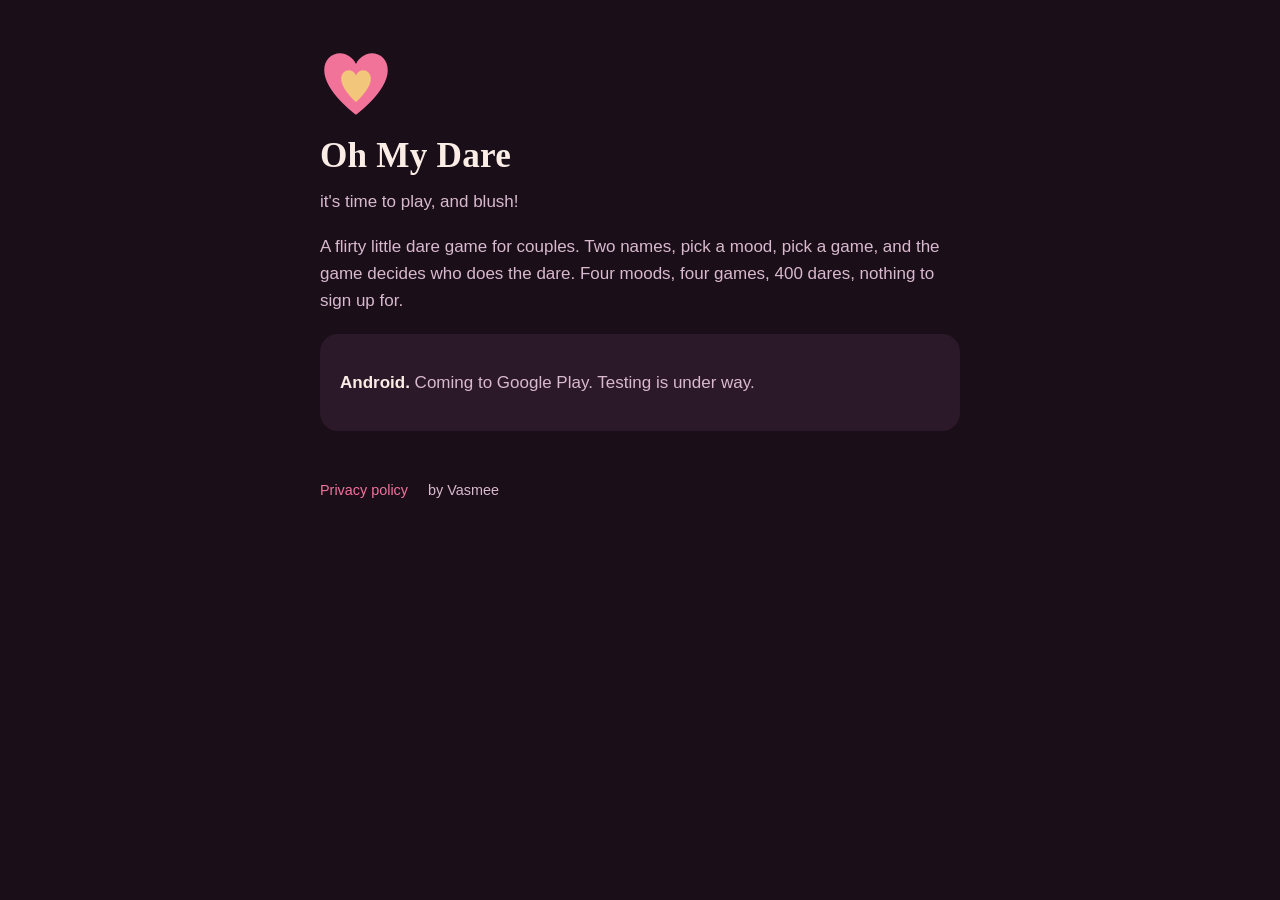
==== ohmydare/index.html @ e2be9905 "Landing page, shared styles, Oh My Dare privacy policy" ====
<!doctype html>
<html lang="en">
<head>
<meta charset="utf-8">
<meta name="viewport" content="width=device-width, initial-scale=1">
<title>Oh My Dare</title>
<meta name="description" content="Oh My Dare: a flirty little dare game for couples. Two names, pick a mood, pick a game, and the game picks who does the dare.">
<link rel="icon" href="heart.svg" type="image/svg+xml">
<link rel="stylesheet" href="../style.css">
</head>
<body>
<main>
  <img class="mark" src="heart.svg" alt="">
  <h1>Oh My Dare</h1>
  <p class="tag">it's time to play, and blush!</p>
  <p>A flirty little dare game for couples. Two names, pick a mood, pick a game, and the game decides who does the dare. Four moods, four games, 400 dares, nothing to sign up for.</p>
  <div class="card">
    <p><strong>Android.</strong> Coming to Google Play. Testing is under way.</p>
  </div>
  <footer>
    <a href="privacy.html">Privacy policy</a>
    <span>by Vasmee</span>
  </footer>
</main>
</body>
</html>
---- style.css ----
:root { --plum:#1A0E19; --surface:#2B1829; --rose:#F2739A; --gold:#F3C77B; --cream:#FBEDE6; --muted:#D8B9CD; }
* { box-sizing: border-box; }
body { margin:0; background:var(--plum); color:var(--cream); font: 17px/1.6 -apple-system, "Segoe UI", Roboto, Helvetica, Arial, sans-serif; }
main { max-width: 680px; margin: 0 auto; padding: 48px 20px 64px; }
h1, h2 { font-family: Georgia, "Times New Roman", serif; font-weight: 600; letter-spacing: 0.2px; }
h1 { font-size: 2.2rem; margin: 8px 0 4px; }
h2 { font-size: 1.3rem; margin: 32px 0 8px; color: var(--gold); }
p, li { color: var(--muted); }
strong { color: var(--cream); font-weight: 600; }
a { color: var(--rose); text-decoration: none; }
a:hover { text-decoration: underline; }
.mark { width: 72px; height: 72px; display:block; margin-bottom: 8px; }
.tag { color: var(--muted); margin-top: 0; }
.card { background: var(--surface); border-radius: 18px; padding: 18px 20px; margin: 20px 0; }
.btn { display:inline-block; background: var(--rose); color: #2A0B18; font-weight: 600; padding: 14px 22px; border-radius: 16px; margin-top: 8px; }
.btn:hover { text-decoration: none; opacity: .92; }
footer { margin-top: 48px; color: var(--muted); font-size: .9rem; }
footer a { margin-right: 16px; }

/* Landing page tiles */
.tiles { display: grid; grid-template-columns: repeat(auto-fill, minmax(240px, 1fr)); gap: 14px; margin-top: 24px; }
.tile { display:block; background: var(--surface); border-radius: 18px; padding: 18px 20px; color: var(--cream); }
.tile:hover { text-decoration: none; outline: 1.5px solid var(--rose); }
.tile h3 { margin: 0 0 6px; font-size: 1.1rem; }
.tile p { margin: 0; font-size: .95rem; }
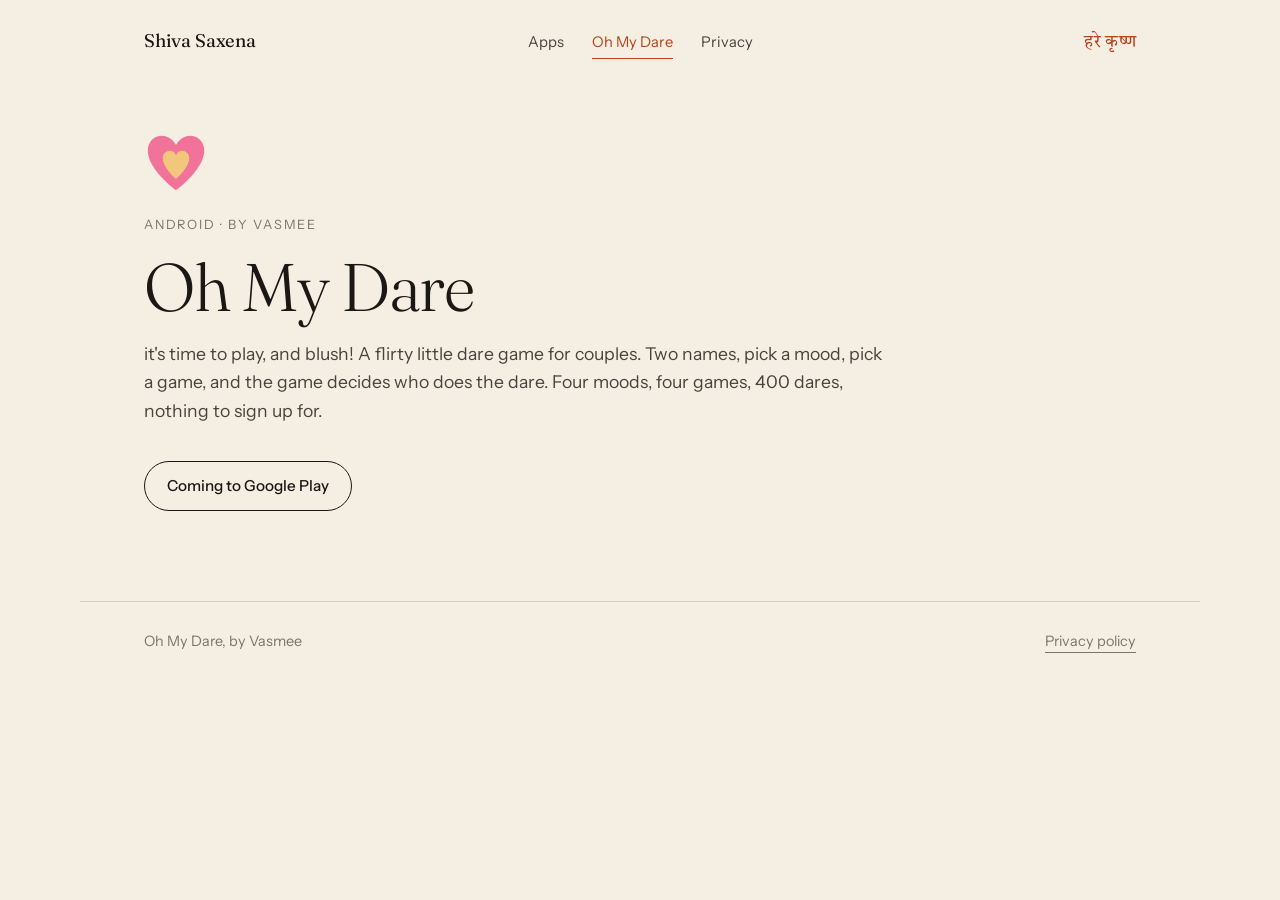
==== commit 9473bae9: "Inherit the shivasaxena.com theme: palette, Fraunces and Instrument Sans, header, rules" ====
--- a/ohmydare/index.html
+++ b/ohmydare/index.html
@@ -1,26 +1,39 @@
-<!doctype html>
+<!DOCTYPE html>
 <html lang="en">
 <head>
-<meta charset="utf-8">
-<meta name="viewport" content="width=device-width, initial-scale=1">
-<title>Oh My Dare</title>
-<meta name="description" content="Oh My Dare: a flirty little dare game for couples. Two names, pick a mood, pick a game, and the game picks who does the dare.">
-<link rel="icon" href="heart.svg" type="image/svg+xml">
-<link rel="stylesheet" href="../style.css">
+  <meta charset="utf-8">
+  <meta name="viewport" content="width=device-width, initial-scale=1">
+  <title>Oh My Dare</title>
+  <meta name="description" content="Oh My Dare: a flirty little dare game for couples. Two names, pick a mood, pick a game, and the game picks who does the dare.">
+  <link rel="canonical" href="https://www.shivasaxena.com/apps/ohmydare/">
+  <link rel="icon" href="./heart.svg" type="image/svg+xml">
+  <link rel="preconnect" href="https://fonts.googleapis.com">
+  <link rel="preconnect" href="https://fonts.gstatic.com" crossorigin>
+  <link href="https://fonts.googleapis.com/css2?family=Fraunces:ital,opsz,wght@0,9..144,300..700;1,9..144,300..700&family=Instrument+Sans:ital,wght@0,400;0,500;0,600;1,400&family=Tiro+Devanagari+Hindi&display=swap" rel="stylesheet">
+  <link rel="stylesheet" href="../style.css">
 </head>
 <body>
-<main>
-  <img class="mark" src="heart.svg" alt="">
-  <h1>Oh My Dare</h1>
-  <p class="tag">it's time to play, and blush!</p>
-  <p>A flirty little dare game for couples. Two names, pick a mood, pick a game, and the game decides who does the dare. Four moods, four games, 400 dares, nothing to sign up for.</p>
-  <div class="card">
-    <p><strong>Android.</strong> Coming to Google Play. Testing is under way.</p>
-  </div>
-  <footer>
-    <a href="privacy.html">Privacy policy</a>
-    <span>by Vasmee</span>
+  <header class="site-header">
+    <a class="wordmark" href="https://www.shivasaxena.com/">Shiva Saxena</a>
+    <nav class="site-nav" aria-label="Sections">
+      <a href="../">Apps</a>
+      <a href="./" aria-current="true">Oh My Dare</a>
+      <a href="./privacy.html">Privacy</a>
+    </nav>
+    <span class="mantra" lang="hi" aria-label="Hare Krishna">हरे कृष्ण</span>
+  </header>
+
+  <main class="page">
+    <img class="mark" src="./heart.svg" alt="">
+    <p class="eyebrow">Android · by Vasmee</p>
+    <h1>Oh My Dare</h1>
+    <p class="lede">it's time to play, and blush! A flirty little dare game for couples. Two names, pick a mood, pick a game, and the game decides who does the dare. Four moods, four games, 400 dares, nothing to sign up for.</p>
+    <p><span class="button">Coming to Google Play</span></p>
+  </main>
+
+  <footer class="site-footer">
+    <span>Oh My Dare, by Vasmee</span>
+    <a href="./privacy.html">Privacy policy</a>
   </footer>
-</main>
 </body>
 </html>
--- a/style.css
+++ b/style.css
@@ -1,25 +1,168 @@
-:root { --plum:#1A0E19; --surface:#2B1829; --rose:#F2739A; --gold:#F3C77B; --cream:#FBEDE6; --muted:#D8B9CD; }
+/* Apps by Shiva Saxena. Inherits the palette, type and rules of shivasaxena.com. */
+
+:root {
+  --paper: #f4eee3;
+  --paper-2: #ebe3d4;
+  --ink: #1b1714;
+  --ink-2: #4a423c;
+  --muted: #7d736a;
+  --rule: rgba(27, 23, 20, 0.14);
+  --accent: #b6431d;
+  --accent-ink: #8f3315;
+
+  --serif: "Fraunces", "Iowan Old Style", Georgia, serif;
+  --sans: "Instrument Sans", "Helvetica Neue", Arial, sans-serif;
+  --devanagari: "Tiro Devanagari Hindi", serif;
+
+  --measure: 62ch;
+  --max: 1120px;
+  --gutter: clamp(20px, 5vw, 64px);
+  --ease: cubic-bezier(0.22, 1, 0.36, 1);
+}
+
+@media (prefers-color-scheme: dark) {
+  :root:not([data-theme="light"]) {
+    --paper: #151311;
+    --paper-2: #1d1a17;
+    --ink: #ece4d6;
+    --ink-2: #c9bfae;
+    --muted: #8f8577;
+    --rule: rgba(236, 228, 214, 0.14);
+    --accent: #e0673d;
+    --accent-ink: #f08a63;
+  }
+}
+:root[data-theme="dark"] {
+  --paper: #151311;
+  --paper-2: #1d1a17;
+  --ink: #ece4d6;
+  --ink-2: #c9bfae;
+  --muted: #8f8577;
+  --rule: rgba(236, 228, 214, 0.14);
+  --accent: #e0673d;
+  --accent-ink: #f08a63;
+}
+
 * { box-sizing: border-box; }
-body { margin:0; background:var(--plum); color:var(--cream); font: 17px/1.6 -apple-system, "Segoe UI", Roboto, Helvetica, Arial, sans-serif; }
-main { max-width: 680px; margin: 0 auto; padding: 48px 20px 64px; }
-h1, h2 { font-family: Georgia, "Times New Roman", serif; font-weight: 600; letter-spacing: 0.2px; }
-h1 { font-size: 2.2rem; margin: 8px 0 4px; }
-h2 { font-size: 1.3rem; margin: 32px 0 8px; color: var(--gold); }
-p, li { color: var(--muted); }
-strong { color: var(--cream); font-weight: 600; }
-a { color: var(--rose); text-decoration: none; }
-a:hover { text-decoration: underline; }
-.mark { width: 72px; height: 72px; display:block; margin-bottom: 8px; }
-.tag { color: var(--muted); margin-top: 0; }
-.card { background: var(--surface); border-radius: 18px; padding: 18px 20px; margin: 20px 0; }
-.btn { display:inline-block; background: var(--rose); color: #2A0B18; font-weight: 600; padding: 14px 22px; border-radius: 16px; margin-top: 8px; }
-.btn:hover { text-decoration: none; opacity: .92; }
-footer { margin-top: 48px; color: var(--muted); font-size: .9rem; }
-footer a { margin-right: 16px; }
+html { -webkit-text-size-adjust: 100%; }
+body {
+  margin: 0;
+  background: var(--paper);
+  color: var(--ink);
+  font-family: var(--sans);
+  font-size: 1.0625rem;
+  line-height: 1.6;
+  -webkit-font-smoothing: antialiased;
+}
+a { color: inherit; text-decoration: none; }
+a:focus-visible { outline: 2px solid var(--accent); outline-offset: 3px; border-radius: 2px; }
+h1, h2, h3 { font-family: var(--serif); font-weight: 400; margin: 0; letter-spacing: -0.01em; }
+p { margin: 0; }
+ul { margin: 0; padding: 0; }
 
-/* Landing page tiles */
-.tiles { display: grid; grid-template-columns: repeat(auto-fill, minmax(240px, 1fr)); gap: 14px; margin-top: 24px; }
-.tile { display:block; background: var(--surface); border-radius: 18px; padding: 18px 20px; color: var(--cream); }
-.tile:hover { text-decoration: none; outline: 1.5px solid var(--rose); }
-.tile h3 { margin: 0 0 6px; font-size: 1.1rem; }
-.tile p { margin: 0; font-size: .95rem; }
+/* Underline that draws in from the left, as on the main site */
+.text-link, .prose a, .site-footer a {
+  background-image: linear-gradient(currentColor, currentColor);
+  background-repeat: no-repeat;
+  background-size: 100% 1px;
+  background-position: 0 100%;
+  transition: background-size 0.4s var(--ease), color 0.2s;
+}
+.text-link:hover, .prose a:hover, .site-footer a:hover {
+  color: var(--accent);
+  background-size: 0% 1px;
+  background-position: 100% 100%;
+}
+
+/* Header */
+.site-header {
+  max-width: var(--max);
+  margin: 0 auto;
+  padding: 26px var(--gutter) 0;
+  display: grid;
+  grid-template-columns: 1fr auto 1fr;
+  align-items: baseline;
+  gap: 20px;
+}
+.wordmark { font-family: var(--serif); font-size: 1.15rem; letter-spacing: -0.01em; }
+.site-nav { display: flex; gap: clamp(14px, 2.5vw, 28px); font-size: 0.92rem; color: var(--ink-2); }
+.site-nav a { padding-bottom: 3px; border-bottom: 1px solid transparent; transition: color 0.2s, border-color 0.2s; }
+.site-nav a:hover, .site-nav a[aria-current="true"] { color: var(--accent); border-color: var(--accent); }
+.mantra { font-family: var(--devanagari); color: var(--accent); font-size: 1.05rem; justify-self: end; letter-spacing: 0.02em; }
+
+/* Page */
+.page {
+  max-width: var(--max);
+  margin: 0 auto;
+  padding: clamp(48px, 8vh, 96px) var(--gutter) clamp(56px, 10vh, 120px);
+}
+.eyebrow { font-size: 0.8rem; letter-spacing: 0.14em; text-transform: uppercase; color: var(--muted); margin-bottom: 18px; }
+.page h1 { font-size: clamp(2.4rem, 5.5vw, 4.2rem); line-height: 1.0; font-weight: 300; letter-spacing: -0.02em; margin-bottom: 20px; }
+.lede { max-width: var(--measure); font-size: 1.1rem; color: var(--ink-2); margin-bottom: 36px; }
+.mark { width: 64px; height: 64px; display: block; margin-bottom: 20px; }
+
+/* Tiles on the landing page */
+.tiles { list-style: none; display: grid; grid-template-columns: repeat(auto-fill, minmax(260px, 1fr)); gap: 18px; margin-top: 8px; }
+.tile {
+  display: block;
+  padding: 24px 24px 26px;
+  background: var(--paper-2);
+  border: 1px solid var(--rule);
+  border-radius: 10px;
+  transition: transform 0.25s var(--ease), border-color 0.25s;
+}
+.tile:hover { transform: translateY(-2px); border-color: var(--accent); }
+.tile h3 { font-size: 1.45rem; line-height: 1.2; margin-bottom: 8px; }
+.tile:hover h3 { color: var(--accent); }
+.tile p { color: var(--ink-2); font-size: 0.98rem; }
+.tile .meta { display: block; margin-top: 14px; font-size: 0.8rem; letter-spacing: 0.12em; text-transform: uppercase; color: var(--muted); }
+
+/* Long-form pages such as a privacy policy */
+.prose { max-width: var(--measure); color: var(--ink-2); }
+.prose h2 {
+  font-size: clamp(1.5rem, 2.6vw, 2rem);
+  line-height: 1.1;
+  color: var(--ink);
+  margin: 44px 0 12px;
+  padding-top: 24px;
+  border-top: 1px solid var(--rule);
+}
+.prose p + p, .prose p + ul, .prose ul + p { margin-top: 12px; }
+.prose strong { color: var(--ink); font-weight: 500; }
+.prose ul { list-style: none; display: grid; gap: 10px; }
+.prose ul li { padding-left: 18px; position: relative; }
+.prose ul li::before { content: ""; position: absolute; left: 0; top: 0.72em; width: 7px; height: 1px; background: var(--accent); }
+.prose .updated { font-family: var(--serif); font-style: italic; color: var(--muted); margin-bottom: 28px; }
+
+.button {
+  display: inline-block;
+  padding: 12px 22px;
+  border: 1px solid var(--ink);
+  border-radius: 999px;
+  font-weight: 500;
+  font-size: 0.95rem;
+  transition: background 0.25s var(--ease), color 0.25s, border-color 0.25s, transform 0.25s var(--ease);
+}
+.button:hover { background: var(--accent); border-color: var(--accent); color: #fff; transform: translateY(-1px); }
+
+/* Footer */
+.site-footer {
+  max-width: var(--max);
+  margin: 0 auto;
+  padding: 28px var(--gutter) 40px;
+  border-top: 1px solid var(--rule);
+  display: flex;
+  justify-content: space-between;
+  align-items: baseline;
+  gap: 20px;
+  flex-wrap: wrap;
+  color: var(--muted);
+  font-size: 0.9rem;
+}
+.site-footer .mantra { font-size: 1.2rem; }
+
+@media (max-width: 640px) {
+  body { font-size: 1rem; }
+  .site-header { grid-template-columns: 1fr auto; row-gap: 14px; }
+  .site-nav { grid-column: 1 / -1; grid-row: 2; overflow-x: auto; padding-bottom: 4px; }
+}
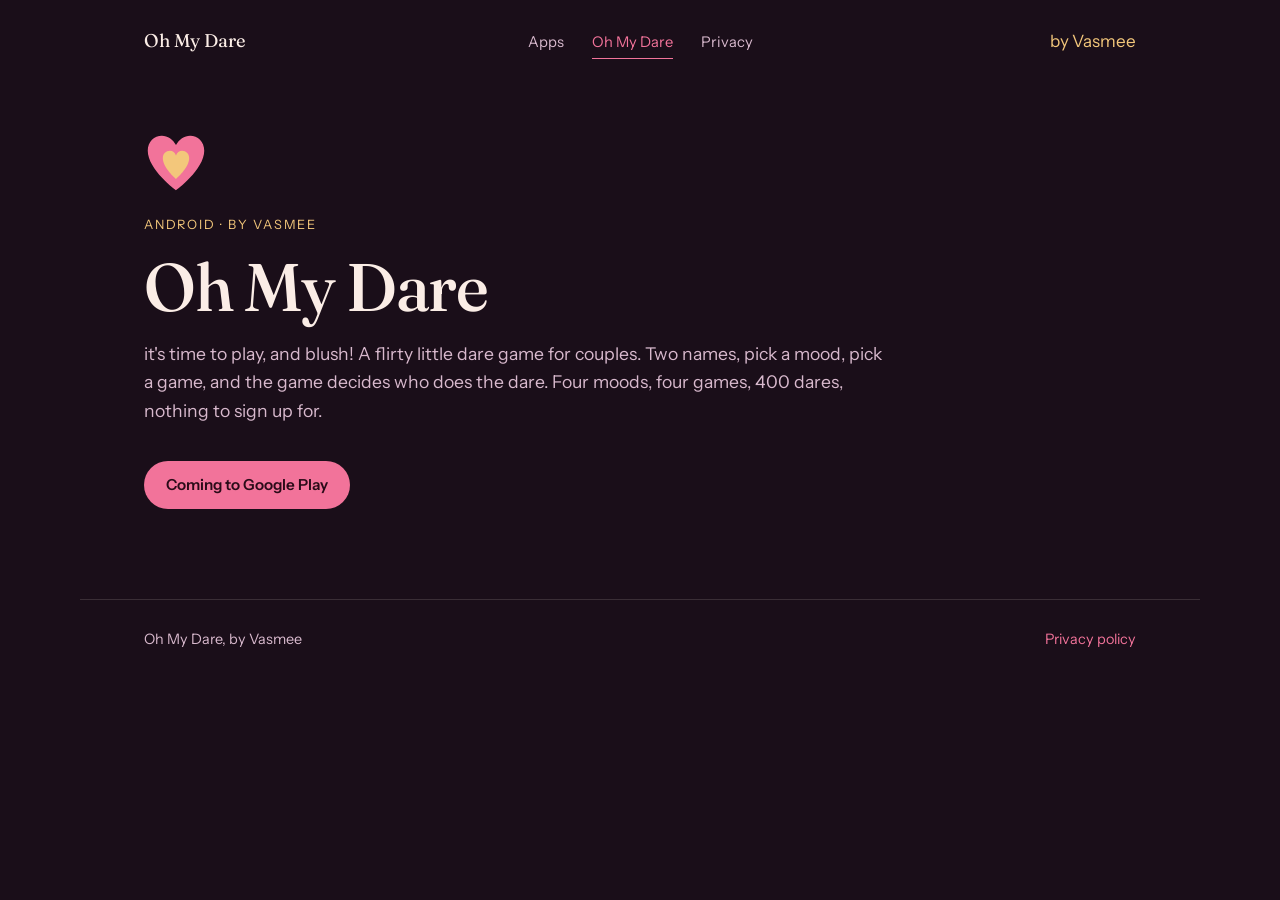
==== commit be4013b2: "Apps landing in the site theme; Oh My Dare pages keep the app's own palette; cache-bust stylesheets" ====
--- a/ohmydare/index.html
+++ b/ohmydare/index.html
@@ -10,17 +10,17 @@
   <link rel="preconnect" href="https://fonts.googleapis.com">
   <link rel="preconnect" href="https://fonts.gstatic.com" crossorigin>
   <link href="https://fonts.googleapis.com/css2?family=Fraunces:ital,opsz,wght@0,9..144,300..700;1,9..144,300..700&family=Instrument+Sans:ital,wght@0,400;0,500;0,600;1,400&family=Tiro+Devanagari+Hindi&display=swap" rel="stylesheet">
-  <link rel="stylesheet" href="../style.css">
+  <link rel="stylesheet" href="./style.css?v=3">
 </head>
 <body>
   <header class="site-header">
-    <a class="wordmark" href="https://www.shivasaxena.com/">Shiva Saxena</a>
+    <a class="wordmark" href="./">Oh My Dare</a>
     <nav class="site-nav" aria-label="Sections">
       <a href="../">Apps</a>
       <a href="./" aria-current="true">Oh My Dare</a>
       <a href="./privacy.html">Privacy</a>
     </nav>
-    <span class="mantra" lang="hi" aria-label="Hare Krishna">हरे कृष्ण</span>
+    <span class="mantra">by Vasmee</span>
   </header>
 
   <main class="page">
--- a/ohmydare/style.css
+++ b/ohmydare/style.css
@@ -0,0 +1,46 @@
+/* Oh My Dare pages: the app's own palette (plum, rose, gold, cream), on top of the shared layout. */
+:root {
+  --plum: #1A0E19; --surface: #2B1829; --rose: #F2739A; --gold: #F3C77B; --cream: #FBEDE6; --muted: #D8B9CD;
+  --serif: "Fraunces", "Iowan Old Style", Georgia, serif;
+  --sans: "Instrument Sans", "Helvetica Neue", Arial, sans-serif;
+  --measure: 62ch; --max: 1120px; --gutter: clamp(20px, 5vw, 64px); --ease: cubic-bezier(0.22, 1, 0.36, 1);
+}
+* { box-sizing: border-box; }
+body { margin: 0; background: var(--plum); color: var(--cream); font-family: var(--sans); font-size: 1.0625rem; line-height: 1.6; -webkit-font-smoothing: antialiased; }
+a { color: inherit; text-decoration: none; }
+h1, h2, h3 { font-family: var(--serif); font-weight: 500; margin: 0; letter-spacing: -0.01em; }
+p { margin: 0; } ul { margin: 0; padding: 0; }
+
+.site-header { max-width: var(--max); margin: 0 auto; padding: 26px var(--gutter) 0; display: grid; grid-template-columns: 1fr auto 1fr; align-items: baseline; gap: 20px; }
+.wordmark { font-family: var(--serif); font-size: 1.15rem; }
+.site-nav { display: flex; gap: clamp(14px, 2.5vw, 28px); font-size: 0.92rem; color: var(--muted); }
+.site-nav a { padding-bottom: 3px; border-bottom: 1px solid transparent; transition: color 0.2s, border-color 0.2s; }
+.site-nav a:hover, .site-nav a[aria-current="true"] { color: var(--rose); border-color: var(--rose); }
+.mantra { justify-self: end; color: var(--gold); }
+
+.page { max-width: var(--max); margin: 0 auto; padding: clamp(48px, 8vh, 96px) var(--gutter) clamp(56px, 10vh, 120px); }
+.eyebrow { font-size: 0.8rem; letter-spacing: 0.14em; text-transform: uppercase; color: var(--gold); margin-bottom: 18px; }
+.page h1 { font-size: clamp(2.4rem, 5.5vw, 4.2rem); line-height: 1.0; letter-spacing: -0.02em; margin-bottom: 20px; }
+.lede { max-width: var(--measure); font-size: 1.1rem; color: var(--muted); margin-bottom: 36px; }
+.mark { width: 64px; height: 64px; display: block; margin-bottom: 20px; }
+
+.prose { max-width: var(--measure); color: var(--muted); }
+.prose a { color: var(--rose); } .prose a:hover { text-decoration: underline; }
+.prose h2 { font-size: clamp(1.5rem, 2.6vw, 2rem); line-height: 1.1; color: var(--gold); margin: 44px 0 12px; padding-top: 24px; border-top: 1px solid rgba(251, 237, 230, 0.14); }
+.prose p + p, .prose p + ul, .prose ul + p { margin-top: 12px; }
+.prose strong { color: var(--cream); font-weight: 600; }
+.prose ul { list-style: none; display: grid; gap: 10px; }
+.prose ul li { padding-left: 18px; position: relative; }
+.prose ul li::before { content: ""; position: absolute; left: 0; top: 0.72em; width: 7px; height: 1px; background: var(--rose); }
+.prose .updated { font-family: var(--serif); font-style: italic; color: var(--muted); margin-bottom: 28px; }
+
+.button { display: inline-block; padding: 12px 22px; background: var(--rose); color: #2A0B18; border-radius: 999px; font-weight: 600; font-size: 0.95rem; }
+
+.site-footer { max-width: var(--max); margin: 0 auto; padding: 28px var(--gutter) 40px; border-top: 1px solid rgba(251, 237, 230, 0.14); display: flex; justify-content: space-between; align-items: baseline; gap: 20px; flex-wrap: wrap; color: var(--muted); font-size: 0.9rem; }
+.site-footer a { color: var(--rose); } .site-footer a:hover { text-decoration: underline; }
+
+@media (max-width: 640px) {
+  body { font-size: 1rem; }
+  .site-header { grid-template-columns: 1fr auto; row-gap: 14px; }
+  .site-nav { grid-column: 1 / -1; grid-row: 2; overflow-x: auto; padding-bottom: 4px; }
+}
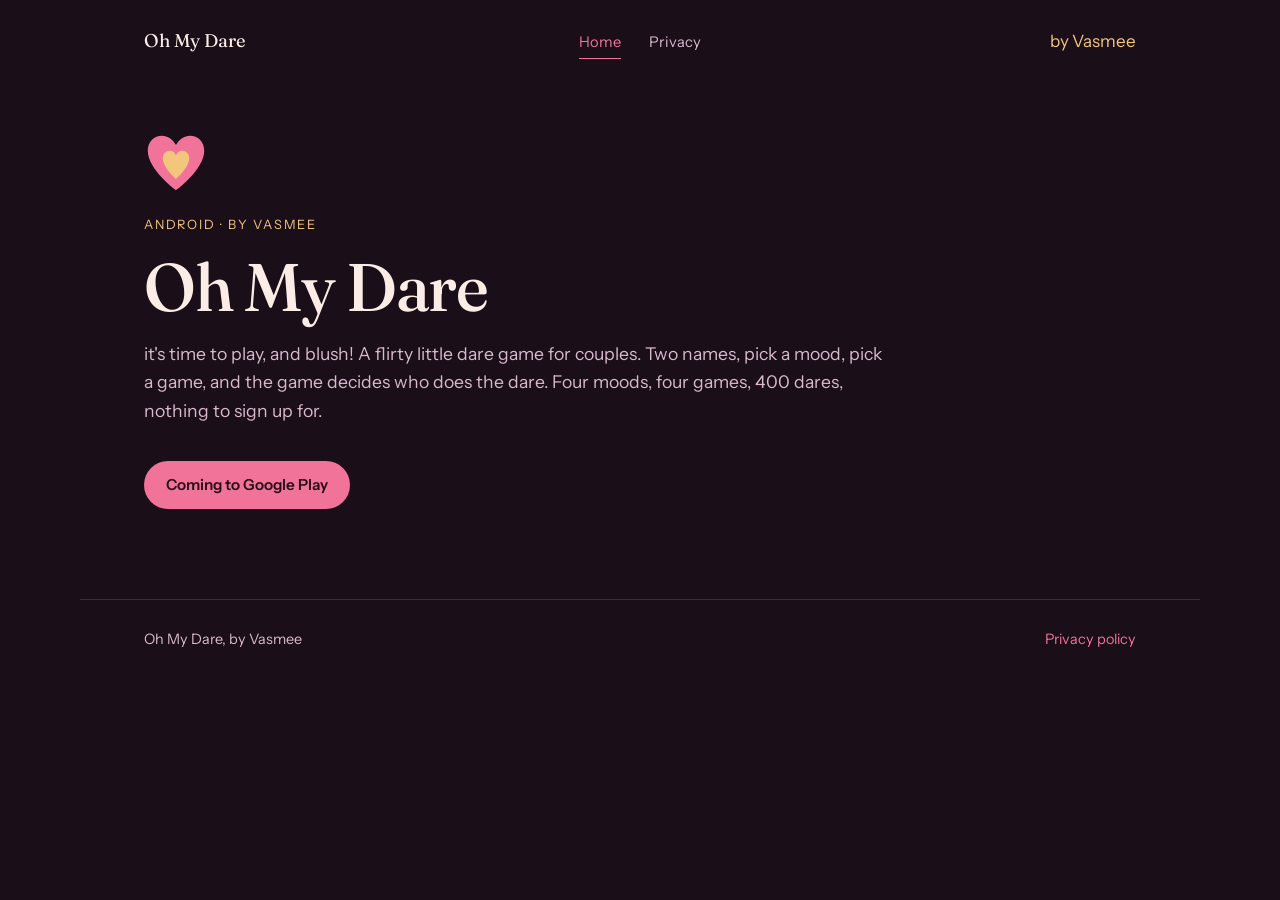
==== commit fb23e1f9: "Oh My Dare pages: Home and Privacy tabs only, no link to the apps index" ====
--- a/ohmydare/index.html
+++ b/ohmydare/index.html
@@ -16,8 +16,7 @@
   <header class="site-header">
     <a class="wordmark" href="./">Oh My Dare</a>
     <nav class="site-nav" aria-label="Sections">
-      <a href="../">Apps</a>
-      <a href="./" aria-current="true">Oh My Dare</a>
+      <a href="./" aria-current="true">Home</a>
       <a href="./privacy.html">Privacy</a>
     </nav>
     <span class="mantra">by Vasmee</span>
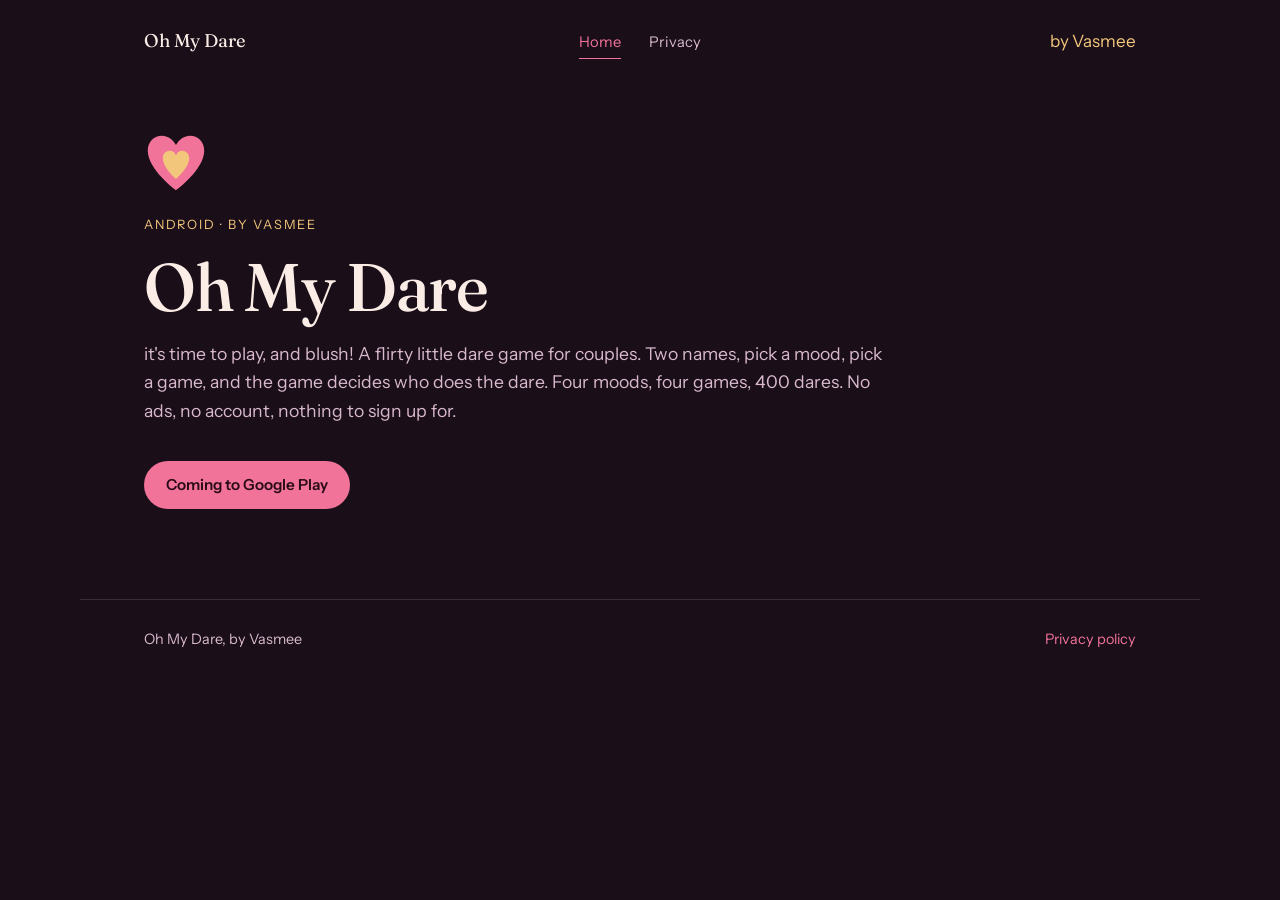
==== commit d1e3de9e: "Oh My Dare page: no ads, no account" ====
--- a/ohmydare/index.html
+++ b/ohmydare/index.html
@@ -26,7 +26,7 @@
     <img class="mark" src="./heart.svg" alt="">
     <p class="eyebrow">Android · by Vasmee</p>
     <h1>Oh My Dare</h1>
-    <p class="lede">it's time to play, and blush! A flirty little dare game for couples. Two names, pick a mood, pick a game, and the game decides who does the dare. Four moods, four games, 400 dares, nothing to sign up for.</p>
+    <p class="lede">it's time to play, and blush! A flirty little dare game for couples. Two names, pick a mood, pick a game, and the game decides who does the dare. Four moods, four games, 400 dares. No ads, no account, nothing to sign up for.</p>
     <p><span class="button">Coming to Google Play</span></p>
   </main>
 
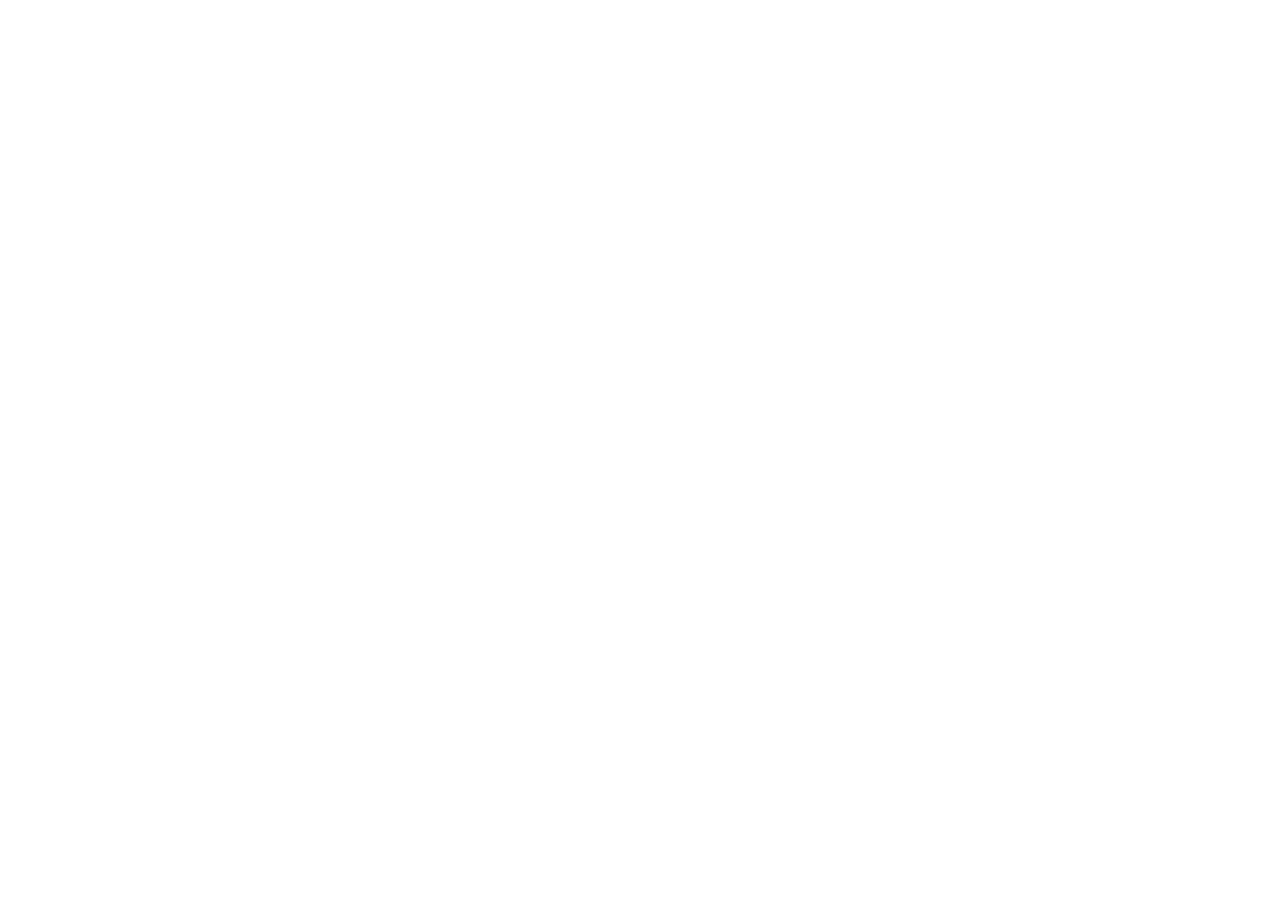
==== commit aa86a117: "Temporary redirects for the old Oh My Dare URLs; remove once build 1.0 (7) is in production" ====
--- a/ohmydare/index.html
+++ b/ohmydare/index.html
@@ -2,37 +2,13 @@
 <html lang="en">
 <head>
   <meta charset="utf-8">
-  <meta name="viewport" content="width=device-width, initial-scale=1">
+  <meta name="robots" content="noindex, nofollow">
+  <meta http-equiv="refresh" content="0; url=https://ohmydare.com/">
+  <link rel="canonical" href="https://ohmydare.com/">
   <title>Oh My Dare</title>
-  <meta name="description" content="Oh My Dare: a flirty little dare game for couples. Two names, pick a mood, pick a game, and the game picks who does the dare.">
-  <link rel="canonical" href="https://www.shivasaxena.com/apps/ohmydare/">
-  <link rel="icon" href="./heart.svg" type="image/svg+xml">
-  <link rel="preconnect" href="https://fonts.googleapis.com">
-  <link rel="preconnect" href="https://fonts.gstatic.com" crossorigin>
-  <link href="https://fonts.googleapis.com/css2?family=Fraunces:ital,opsz,wght@0,9..144,300..700;1,9..144,300..700&family=Instrument+Sans:ital,wght@0,400;0,500;0,600;1,400&family=Tiro+Devanagari+Hindi&display=swap" rel="stylesheet">
-  <link rel="stylesheet" href="./style.css?v=3">
+  <script>location.replace("https://ohmydare.com/");</script>
 </head>
 <body>
-  <header class="site-header">
-    <a class="wordmark" href="./">Oh My Dare</a>
-    <nav class="site-nav" aria-label="Sections">
-      <a href="./" aria-current="true">Home</a>
-      <a href="./privacy.html">Privacy</a>
-    </nav>
-    <span class="mantra">by Vasmee</span>
-  </header>
-
-  <main class="page">
-    <img class="mark" src="./heart.svg" alt="">
-    <p class="eyebrow">Android · by Vasmee</p>
-    <h1>Oh My Dare</h1>
-    <p class="lede">it's time to play, and blush! A flirty little dare game for couples. Two names, pick a mood, pick a game, and the game decides who does the dare. Four moods, four games, 400 dares. No ads, no account, nothing to sign up for.</p>
-    <p><span class="button">Coming to Google Play</span></p>
-  </main>
-
-  <footer class="site-footer">
-    <span>Oh My Dare, by Vasmee</span>
-    <a href="./privacy.html">Privacy policy</a>
-  </footer>
+  <p>This page has moved to <a href="https://ohmydare.com/">ohmydare.com</a>.</p>
 </body>
 </html>
